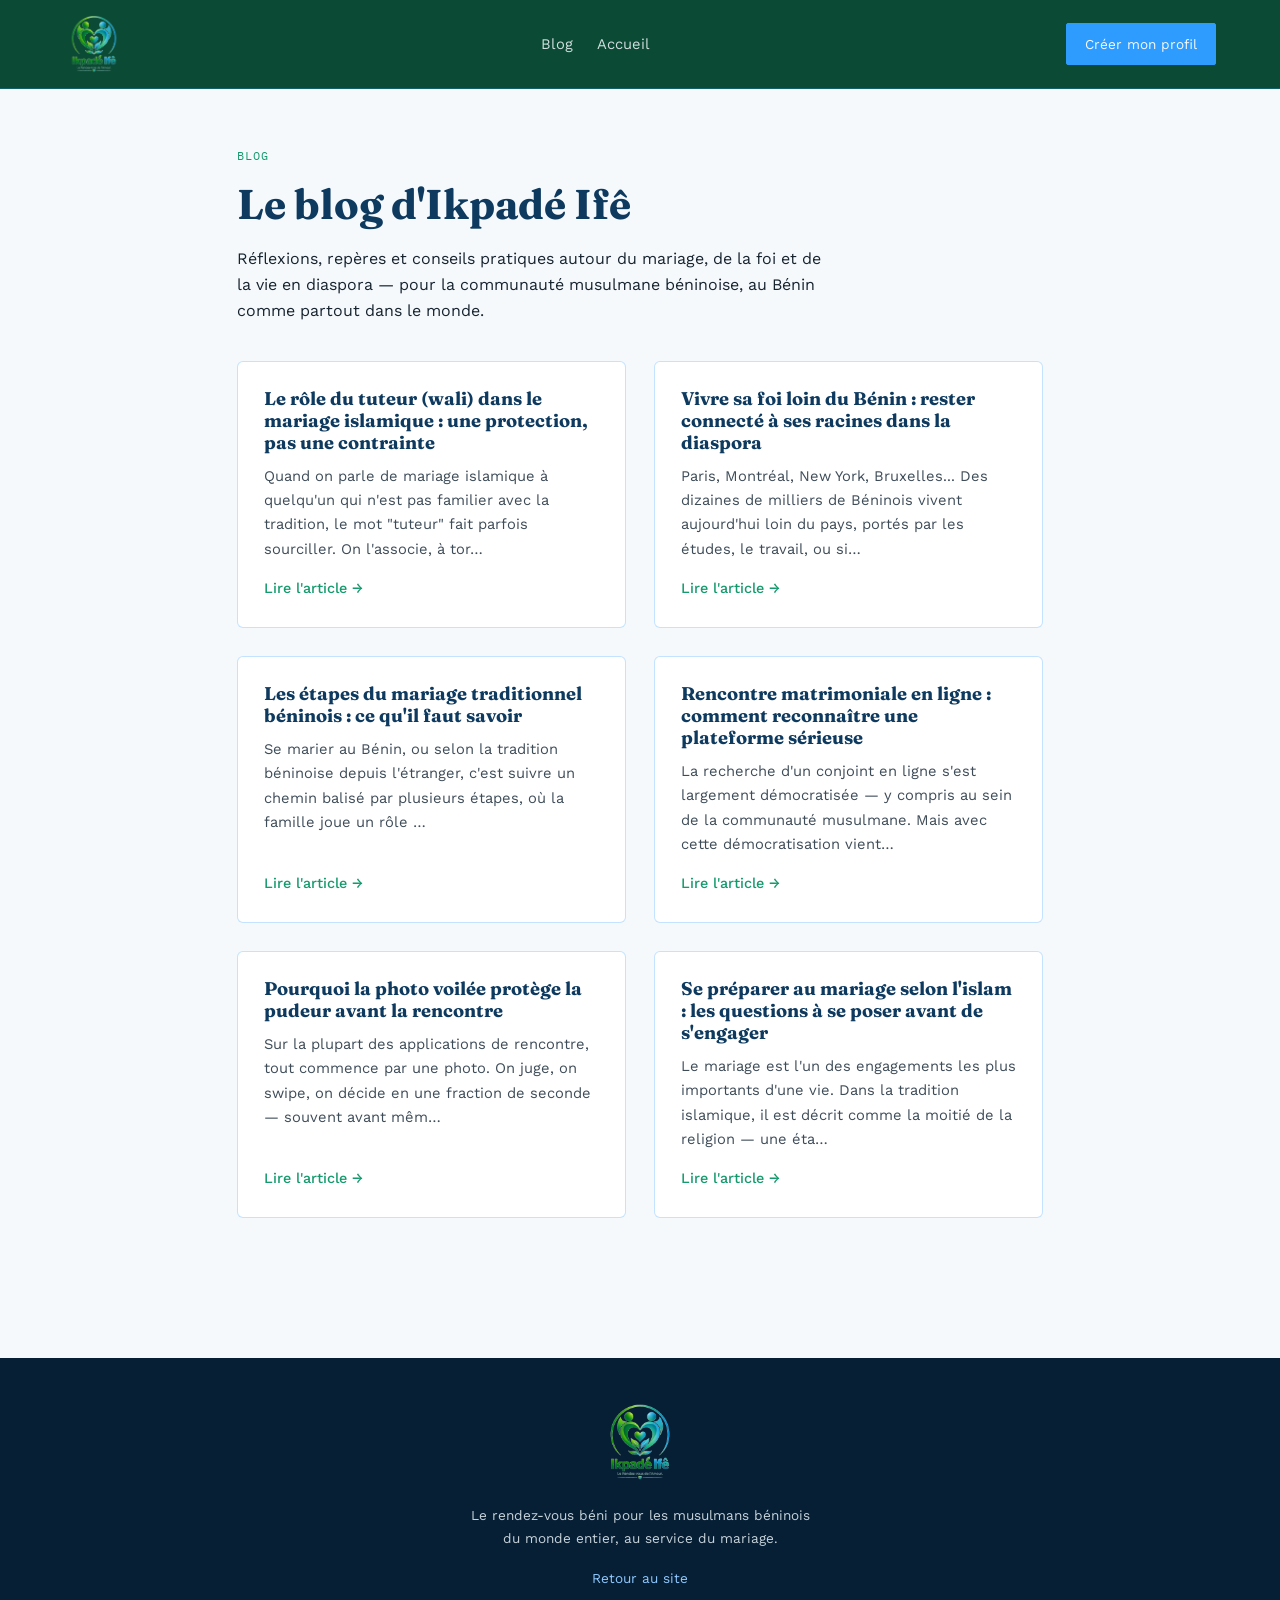
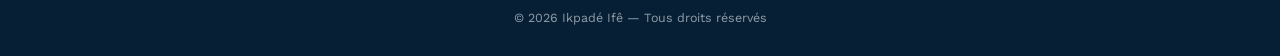
==== blog.html @ 2effaf46 "Premier commit : site Ikpadé Ifê" ====
<!DOCTYPE html>
<html lang="fr">
<head>
<meta charset="UTF-8">
<meta name="viewport" content="width=device-width, initial-scale=1.0">
<title>Blog | Ikpadé Ifê — Mariage, foi et diaspora béninoise</title>
<meta name="description" content="Le blog d'Ikpadé Ifê : conseils, repères et réflexions sur le mariage islamique, la tradition béninoise et la vie de la diaspora musulmane béninoise.">
<meta property="og:title" content="Blog | Ikpadé Ifê">
<meta property="og:description" content="Conseils et réflexions sur le mariage islamique et la vie de la diaspora béninoise.">
<link rel="preconnect" href="https://fonts.googleapis.com">
<link href="https://fonts.googleapis.com/css2?family=Fraunces:ital,opsz,wght@0,9..144,400;0,9..144,600;1,9..144,500&family=Work+Sans:wght@300;400;500;600&family=IBM+Plex+Mono:wght@400;500&display=swap" rel="stylesheet">
<link rel="stylesheet" href="blog.css">
</head>
<body>
<nav>
  <a href="index.html" class="logo"><img src="/logo.png" alt="Ikpadé Ifê" loading="lazy"></a>
  <div class="nav-links">
    <a href="blog.html">Blog</a>
    <a href="index.html">Accueil</a>
  </div>
  <a href="index.html" class="nav-cta">Créer mon profil</a>
</nav>
<div class="wrap">
  <div class="eyebrow">Blog</div>
  <h1 class="title">Le blog d'Ikpadé Ifê</h1>
  <p class="meta-line" style="max-width:60ch; font-size:1rem; color:var(--ink);">Réflexions, repères et conseils pratiques autour du mariage, de la foi et de la vie en diaspora — pour la communauté musulmane béninoise, au Bénin comme partout dans le monde.</p>
  <div class="blog-grid">
    <div class="blog-card">
      <h2>Le rôle du tuteur (wali) dans le mariage islamique : une protection, pas une contrainte</h2>
      <p>Quand on parle de mariage islamique à quelqu'un qui n'est pas familier avec la tradition, le mot "tuteur" fait parfois sourciller. On l'associe, à tor…</p>
      <a class="read" href="blog/role-tuteur-wali-mariage-islamique.html">Lire l'article →</a>
    </div>
    <div class="blog-card">
      <h2>Vivre sa foi loin du Bénin : rester connecté à ses racines dans la diaspora</h2>
      <p>Paris, Montréal, New York, Bruxelles... Des dizaines de milliers de Béninois vivent aujourd'hui loin du pays, portés par les études, le travail, ou si…</p>
      <a class="read" href="blog/vivre-sa-foi-diaspora-beninoise.html">Lire l'article →</a>
    </div>
    <div class="blog-card">
      <h2>Les étapes du mariage traditionnel béninois : ce qu'il faut savoir</h2>
      <p>Se marier au Bénin, ou selon la tradition béninoise depuis l'étranger, c'est suivre un chemin balisé par plusieurs étapes, où la famille joue un rôle …</p>
      <a class="read" href="blog/etapes-mariage-traditionnel-beninois.html">Lire l'article →</a>
    </div>
    <div class="blog-card">
      <h2>Rencontre matrimoniale en ligne : comment reconnaître une plateforme sérieuse</h2>
      <p>La recherche d'un conjoint en ligne s'est largement démocratisée — y compris au sein de la communauté musulmane. Mais avec cette démocratisation vient…</p>
      <a class="read" href="blog/reconnaitre-plateforme-rencontre-serieuse.html">Lire l'article →</a>
    </div>
    <div class="blog-card">
      <h2>Pourquoi la photo voilée protège la pudeur avant la rencontre</h2>
      <p>Sur la plupart des applications de rencontre, tout commence par une photo. On juge, on swipe, on décide en une fraction de seconde — souvent avant mêm…</p>
      <a class="read" href="blog/photo-voilee-pudeur-rencontre-halal.html">Lire l'article →</a>
    </div>
    <div class="blog-card">
      <h2>Se préparer au mariage selon l'islam : les questions à se poser avant de s'engager</h2>
      <p>Le mariage est l'un des engagements les plus importants d'une vie. Dans la tradition islamique, il est décrit comme la moitié de la religion — une éta…</p>
      <a class="read" href="blog/questions-avant-mariage-islam.html">Lire l'article →</a>
    </div>
    
  </div>
</div>
<footer>
  <img src="/logo.png" alt="Ikpadé Ifê" loading="lazy">
  <p>Le rendez-vous béni pour les musulmans béninois du monde entier, au service du mariage.</p>
  <p><a href="index.html">Retour au site</a></p>
  <div class="copy">© 2026 Ikpadé Ifê — Tous droits réservés</div>
</footer>
</body>
</html>
---- blog.css ----
:root{
    --indigo:#0E3A5F; --indigo-deep:#071F35; --gold:#2E9CFF; --gold-soft:#8FC9FF;
    --ivory:#F5F9FC; --clay:#159A6D; --emerald:#0B6E4F; --ink:#17242F; --line:rgba(46,156,255,0.28);
  }
  *{box-sizing:border-box;}
  body{margin:0; background:var(--ivory); color:var(--ink); font-family:'Work Sans',sans-serif; line-height:1.65;}
  h1,h2,h3{font-family:'Fraunces',serif; color:var(--indigo); line-height:1.2;}
  a{color:inherit;}
  nav{
    display:flex; align-items:center; justify-content:space-between;
    padding:14px 5vw; background:#0B4A34; border-bottom:1px solid rgba(46,156,255,0.25);
  }
  .logo{display:flex; align-items:center; gap:10px;}
  .logo img{height:60px; width:auto; display:block;}
  .nav-links{display:flex; align-items:center; gap:24px; font-size:0.92rem;}
  .nav-links a{color:var(--ivory); opacity:0.85; text-decoration:none;}
  .nav-links a:hover{opacity:1;}
  .nav-cta{
    background:var(--gold); color:var(--ivory); padding:9px 18px; border-radius:2px;
    font-size:0.85rem; text-decoration:none; border:1px solid var(--gold);
  }
  .wrap{max-width:960px; margin:0 auto; padding:56px 6vw 80px;}
  .eyebrow{
    font-family:'IBM Plex Mono',monospace; font-size:0.78rem; letter-spacing:0.08em;
    text-transform:uppercase; color:var(--clay); margin-bottom:14px;
  }
  h1.title{font-size:clamp(1.8rem,4vw,2.6rem); margin:0 0 8px;}
  .meta-line{font-size:0.85rem; color:#57687A; margin-bottom:36px;}
  .article-body h2{font-size:1.3rem; margin-top:38px; margin-bottom:12px;}
  .article-body p{margin:0 0 18px; font-size:1.03rem;}
  .article-body ul{margin:0 0 18px; padding-left:22px;}
  .article-body li{margin-bottom:8px;}
  .article-body strong{color:var(--indigo);}
  .cta-block{
    margin-top:52px; padding:32px; background:var(--indigo); border-radius:6px; color:var(--ivory); text-align:center;
  }
  .cta-block h3{color:var(--ivory); margin-top:0;}
  .cta-block p{color:#C7D3DA; margin-bottom:22px;}
  .cta-btn{
    display:inline-block; background:var(--gold); color:var(--ivory); padding:12px 28px;
    border-radius:2px; text-decoration:none; font-weight:500;
  }
  .back-link{display:inline-block; margin-bottom:28px; font-size:0.88rem; color:var(--clay); text-decoration:none;}
  footer{background:var(--indigo-deep); color:#C7D3DA; padding:44px 6vw 28px; text-align:center; margin-top:60px;}
  footer img{height:80px; margin-bottom:14px;}
  footer p{font-size:0.85rem; max-width:44ch; margin:0 auto 18px;}
  footer .copy{font-size:0.78rem; opacity:0.7;}
  footer a{color:var(--gold-soft); text-decoration:none;}
  .blog-grid{display:grid; grid-template-columns:repeat(auto-fill,minmax(280px,1fr)); gap:28px; margin-top:36px;}
  .blog-card{background:#fff; border:1px solid var(--line); border-radius:6px; padding:26px; display:flex; flex-direction:column;}
  .blog-card h2{font-size:1.15rem; margin:0 0 10px;}
  .blog-card p{font-size:0.92rem; color:#3E4C58; flex:1; margin:0 0 16px;}
  .blog-card a.read{color:var(--clay); font-weight:500; text-decoration:none; font-size:0.9rem;}
  @media (max-width:700px){ .nav-links{display:none;} }
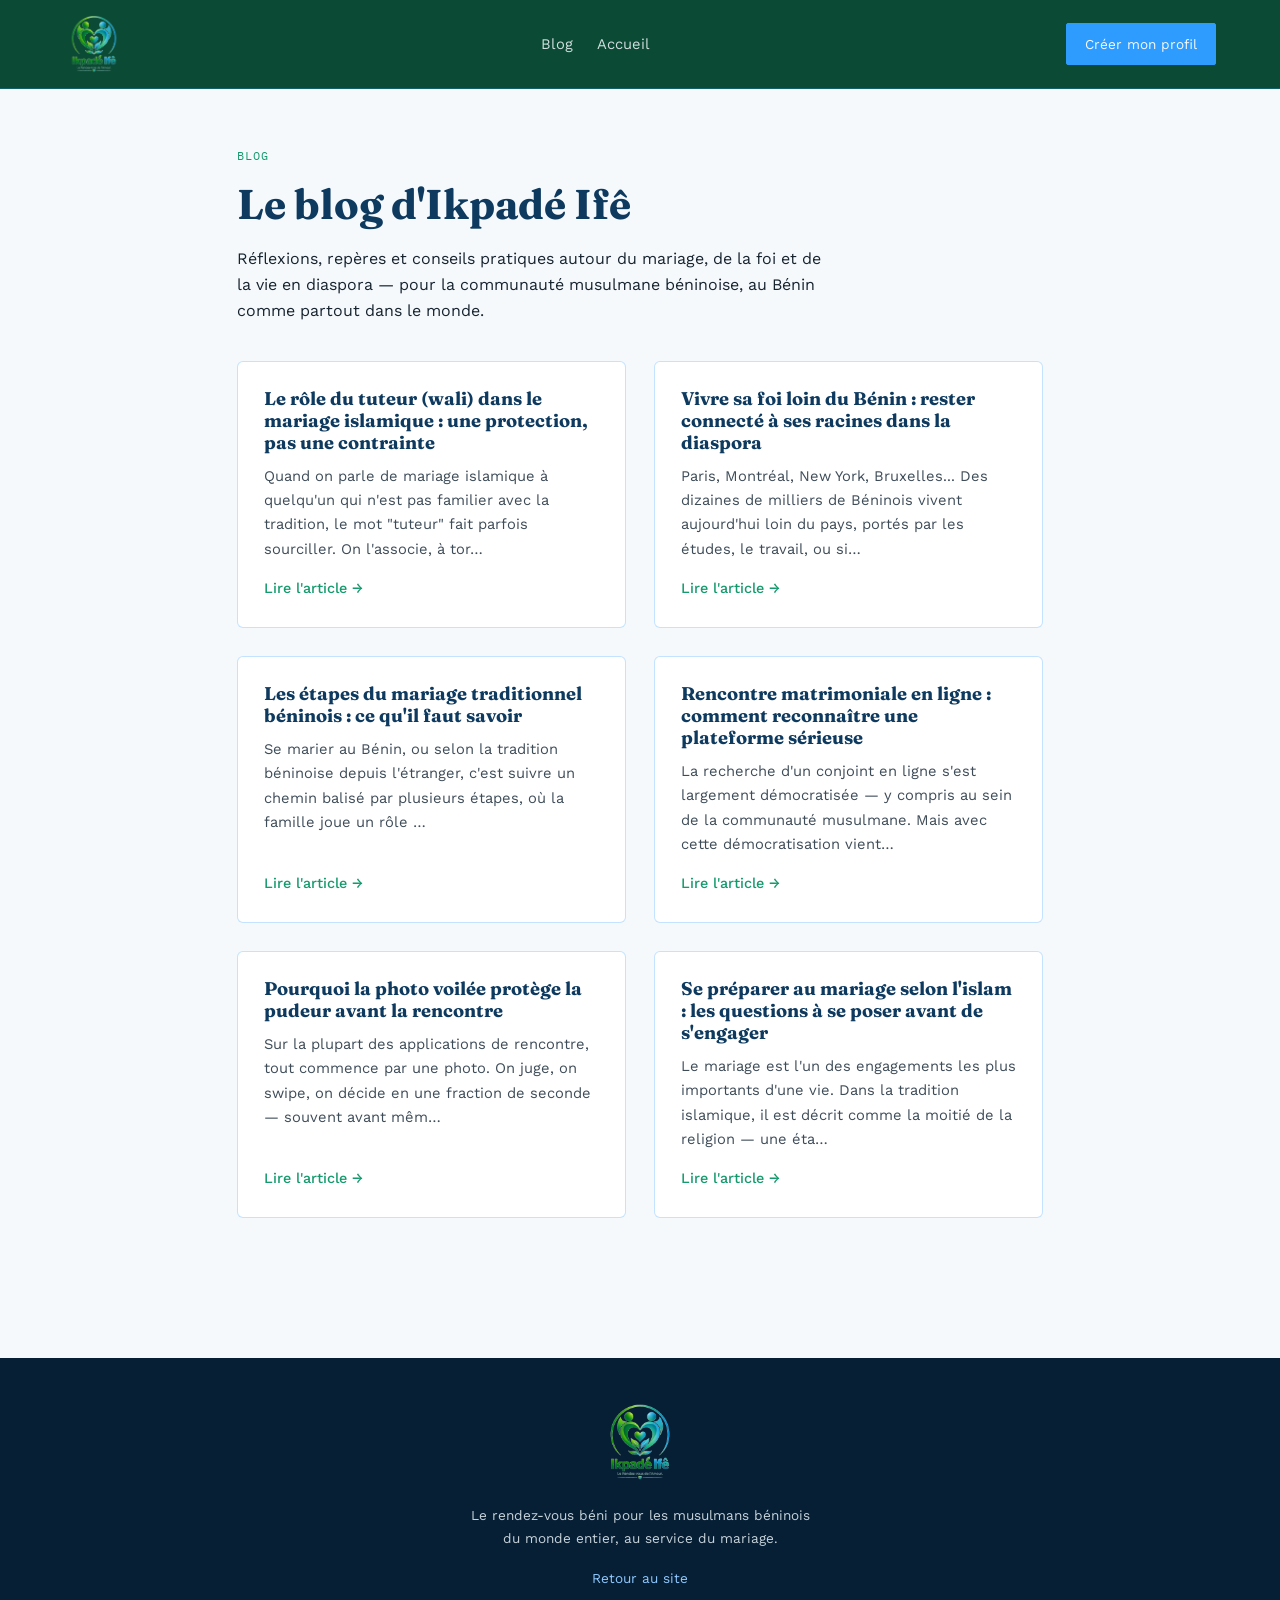
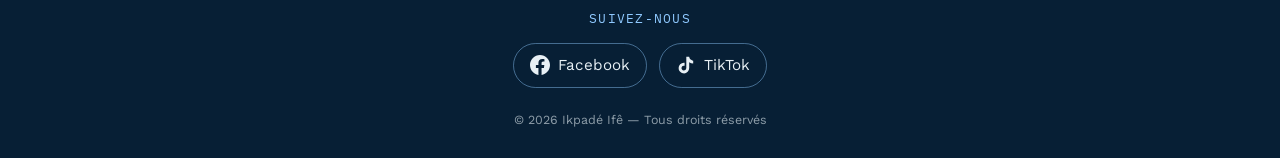
==== commit 5f745398: "Ajout boutons Facebook et TikTok sur le blog" ====
--- a/blog.html
+++ b/blog.html
@@ -9,16 +9,18 @@
 <meta property="og:description" content="Conseils et réflexions sur le mariage islamique et la vie de la diaspora béninoise.">
 <link rel="preconnect" href="https://fonts.googleapis.com">
 <link href="https://fonts.googleapis.com/css2?family=Fraunces:ital,opsz,wght@0,9..144,400;0,9..144,600;1,9..144,500&family=Work+Sans:wght@300;400;500;600&family=IBM+Plex+Mono:wght@400;500&display=swap" rel="stylesheet">
-<link rel="stylesheet" href="blog.css">
+<link rel="stylesheet" href="/blog.css">
+<link rel="canonical" href="https://www.ikpade-ife.com/blog">
+<meta property="og:url" content="https://www.ikpade-ife.com/blog">
 </head>
 <body>
 <nav>
-  <a href="index.html" class="logo"><img src="/logo.png" alt="Ikpadé Ifê" loading="lazy"></a>
+  <a href="/" class="logo"><img src="/logo.png" alt="Ikpadé Ifê" loading="lazy"></a>
   <div class="nav-links">
-    <a href="blog.html">Blog</a>
-    <a href="index.html">Accueil</a>
+    <a href="/blog">Blog</a>
+    <a href="/">Accueil</a>
   </div>
-  <a href="index.html" class="nav-cta">Créer mon profil</a>
+  <a href="/" class="nav-cta">Créer mon profil</a>
 </nav>
 <div class="wrap">
   <div class="eyebrow">Blog</div>
@@ -28,32 +30,32 @@
     <div class="blog-card">
       <h2>Le rôle du tuteur (wali) dans le mariage islamique : une protection, pas une contrainte</h2>
       <p>Quand on parle de mariage islamique à quelqu'un qui n'est pas familier avec la tradition, le mot "tuteur" fait parfois sourciller. On l'associe, à tor…</p>
-      <a class="read" href="blog/role-tuteur-wali-mariage-islamique.html">Lire l'article →</a>
+      <a class="read" href="/blog/role-tuteur-wali-mariage-islamique">Lire l'article →</a>
     </div>
     <div class="blog-card">
       <h2>Vivre sa foi loin du Bénin : rester connecté à ses racines dans la diaspora</h2>
       <p>Paris, Montréal, New York, Bruxelles... Des dizaines de milliers de Béninois vivent aujourd'hui loin du pays, portés par les études, le travail, ou si…</p>
-      <a class="read" href="blog/vivre-sa-foi-diaspora-beninoise.html">Lire l'article →</a>
+      <a class="read" href="/blog/vivre-sa-foi-diaspora-beninoise">Lire l'article →</a>
     </div>
     <div class="blog-card">
       <h2>Les étapes du mariage traditionnel béninois : ce qu'il faut savoir</h2>
       <p>Se marier au Bénin, ou selon la tradition béninoise depuis l'étranger, c'est suivre un chemin balisé par plusieurs étapes, où la famille joue un rôle …</p>
-      <a class="read" href="blog/etapes-mariage-traditionnel-beninois.html">Lire l'article →</a>
+      <a class="read" href="/blog/etapes-mariage-traditionnel-beninois">Lire l'article →</a>
     </div>
     <div class="blog-card">
       <h2>Rencontre matrimoniale en ligne : comment reconnaître une plateforme sérieuse</h2>
       <p>La recherche d'un conjoint en ligne s'est largement démocratisée — y compris au sein de la communauté musulmane. Mais avec cette démocratisation vient…</p>
-      <a class="read" href="blog/reconnaitre-plateforme-rencontre-serieuse.html">Lire l'article →</a>
+      <a class="read" href="/blog/reconnaitre-plateforme-rencontre-serieuse">Lire l'article →</a>
     </div>
     <div class="blog-card">
       <h2>Pourquoi la photo voilée protège la pudeur avant la rencontre</h2>
       <p>Sur la plupart des applications de rencontre, tout commence par une photo. On juge, on swipe, on décide en une fraction de seconde — souvent avant mêm…</p>
-      <a class="read" href="blog/photo-voilee-pudeur-rencontre-halal.html">Lire l'article →</a>
+      <a class="read" href="/blog/photo-voilee-pudeur-rencontre-halal">Lire l'article →</a>
     </div>
     <div class="blog-card">
       <h2>Se préparer au mariage selon l'islam : les questions à se poser avant de s'engager</h2>
       <p>Le mariage est l'un des engagements les plus importants d'une vie. Dans la tradition islamique, il est décrit comme la moitié de la religion — une éta…</p>
-      <a class="read" href="blog/questions-avant-mariage-islam.html">Lire l'article →</a>
+      <a class="read" href="/blog/questions-avant-mariage-islam">Lire l'article →</a>
     </div>
     
   </div>
@@ -61,8 +63,26 @@
 <footer>
   <img src="/logo.png" alt="Ikpadé Ifê" loading="lazy">
   <p>Le rendez-vous béni pour les musulmans béninois du monde entier, au service du mariage.</p>
-  <p><a href="index.html">Retour au site</a></p>
-  <div class="copy">© 2026 Ikpadé Ifê — Tous droits réservés</div>
+  <p><a href="/">Retour au site</a></p>
+<style>
+  .footer-social{display:flex; align-items:center; justify-content:center; gap:12px; flex-wrap:wrap; margin:0 auto 22px;}
+  .footer-social .fs-label{font-family:'IBM Plex Mono',monospace; font-size:0.8rem; letter-spacing:0.1em; text-transform:uppercase; color:var(--gold-soft,#8FC9FF); width:100%; text-align:center; margin-bottom:2px;}
+  footer .footer-social a{display:inline-flex; align-items:center; gap:8px; padding:9px 16px; border:1px solid rgba(143,201,255,0.45); border-radius:999px; color:#E8F0F5; font-size:0.95rem; text-decoration:none; transition:background .2s,border-color .2s;}
+  footer .footer-social a:hover,footer .footer-social a:focus-visible{background:rgba(46,156,255,0.18); border-color:#8FC9FF; color:#fff;}
+  .footer-social svg{width:20px; height:20px; fill:currentColor; flex:none;}
+</style>
+<div class="footer-social">
+  <span class="fs-label">Suivez-nous</span>
+  <a href="https://www.facebook.com/share/1CePb5dTQY/" target="_blank" rel="noopener noreferrer me" aria-label="Ikpadé Ifê sur Facebook (s'ouvre dans un nouvel onglet)">
+    <svg viewBox="0 0 24 24" aria-hidden="true"><path d="M24 12.07C24 5.4 18.63 0 12 0S0 5.4 0 12.07c0 6.02 4.39 11.01 10.13 11.93v-8.44H7.08v-3.49h3.05V9.41c0-3.02 1.79-4.69 4.53-4.69 1.31 0 2.69.24 2.69.24v2.97h-1.51c-1.49 0-1.96.93-1.96 1.88v2.26h3.33l-.53 3.49h-2.8V24C19.61 23.08 24 18.09 24 12.07z"/></svg>
+    Facebook
+  </a>
+  <a href="https://www.tiktok.com/@ikpadeife" target="_blank" rel="noopener noreferrer me" aria-label="Ikpadé Ifê sur TikTok (s'ouvre dans un nouvel onglet)">
+    <svg viewBox="0 0 24 24" aria-hidden="true"><path d="M19.59 6.69a4.83 4.83 0 0 1-3.77-4.25V2h-3.45v13.67a2.89 2.89 0 0 1-5.2 1.74 2.89 2.89 0 0 1 2.31-4.64c.29 0 .57.04.84.13V9.4a6.33 6.33 0 0 0-.84-.05A6.34 6.34 0 0 0 3.15 15.7a6.34 6.34 0 0 0 10.86 4.43 6.3 6.3 0 0 0 1.83-4.43V8.74a8.2 8.2 0 0 0 4.79 1.53V6.82a4.8 4.8 0 0 1-1.04-.13z"/></svg>
+    TikTok
+  </a>
+</div>
+<div class="copy">© 2026 Ikpadé Ifê — Tous droits réservés</div>
 </footer>
 </body>
 </html>
